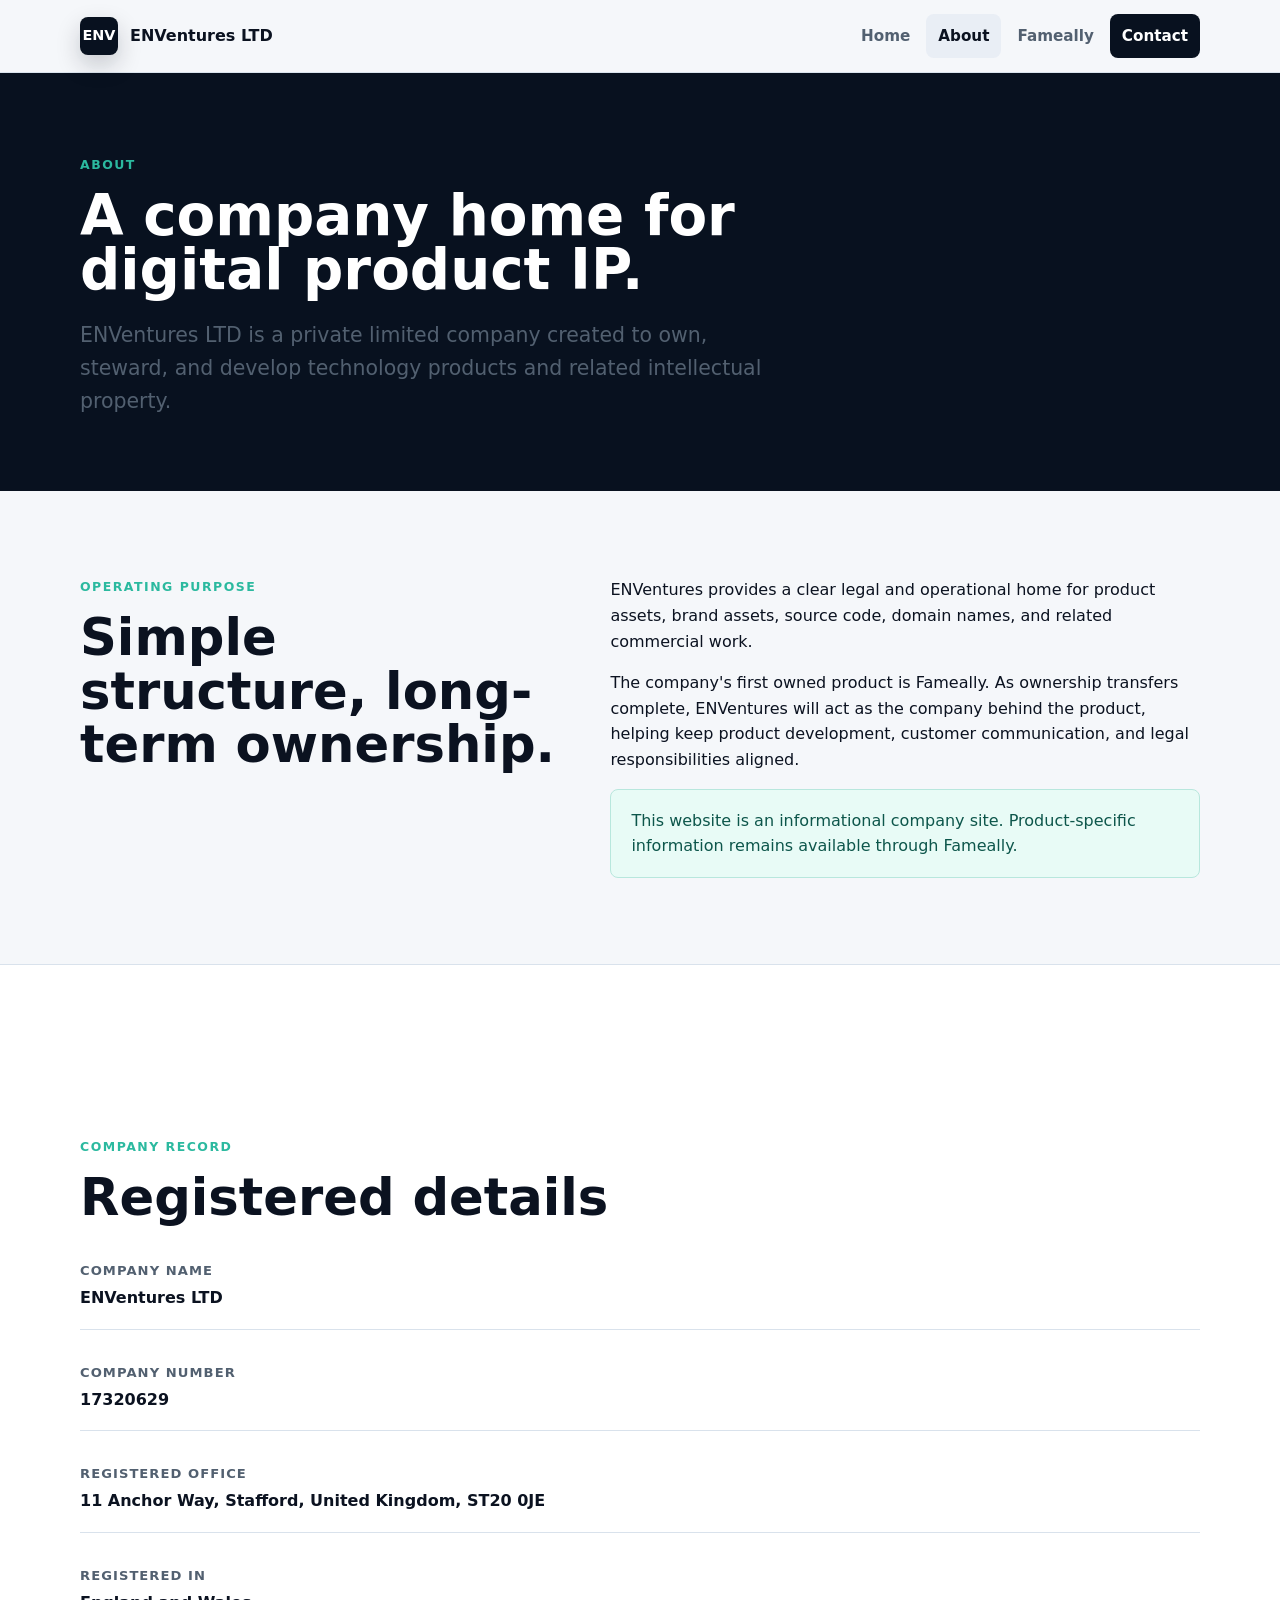
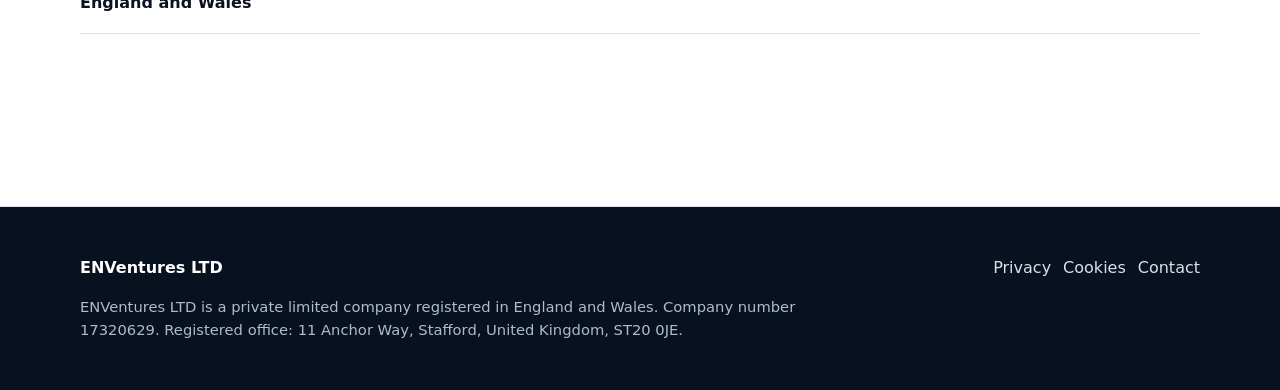
==== about.html @ 4ea13217 "Initial ENVentures website" ====
<!doctype html>
<html lang="en-GB">
  <head>
    <meta charset="utf-8">
    <meta name="viewport" content="width=device-width, initial-scale=1">
    <title>About ENVentures LTD</title>
    <meta name="description" content="About ENVentures LTD, a UK limited company owning and developing technology products and intellectual property.">
    <link rel="icon" href="/favicon.svg" type="image/svg+xml">
    <link rel="stylesheet" href="/assets/styles.css">
  </head>
  <body>
    <header class="site-header">
      <nav class="nav" aria-label="Primary navigation">
        <a class="brand" href="/">
          <span class="brand-mark">ENV</span>
          <span>ENVentures LTD</span>
        </a>
        <div class="nav-links">
          <a href="/">Home</a>
          <a href="/about.html" aria-current="page">About</a>
          <a href="/fameally.html">Fameally</a>
          <a href="/contact.html" class="nav-cta">Contact</a>
        </div>
      </nav>
    </header>

    <main>
      <section class="page-hero">
        <div class="section">
          <p class="eyebrow">About</p>
          <h1>A company home for digital product IP.</h1>
          <p class="lead">ENVentures LTD is a private limited company created to own, steward, and develop technology products and related intellectual property.</p>
        </div>
      </section>

      <section class="section split">
        <div>
          <p class="eyebrow">Operating purpose</p>
          <h2>Simple structure, long-term ownership.</h2>
        </div>
        <div class="prose">
          <p>ENVentures provides a clear legal and operational home for product assets, brand assets, source code, domain names, and related commercial work.</p>
          <p>The company's first owned product is Fameally. As ownership transfers complete, ENVentures will act as the company behind the product, helping keep product development, customer communication, and legal responsibilities aligned.</p>
          <div class="notice">
            This website is an informational company site. Product-specific information remains available through Fameally.
          </div>
        </div>
      </section>

      <div class="section alt">
        <section class="section">
          <p class="eyebrow">Company record</p>
          <h2>Registered details</h2>
          <dl class="detail-list">
            <div>
              <dt>Company name</dt>
              <dd>ENVentures LTD</dd>
            </div>
            <div>
              <dt>Company number</dt>
              <dd>17320629</dd>
            </div>
            <div>
              <dt>Registered office</dt>
              <dd>11 Anchor Way, Stafford, United Kingdom, ST20 0JE</dd>
            </div>
            <div>
              <dt>Registered in</dt>
              <dd>England and Wales</dd>
            </div>
          </dl>
        </section>
      </div>
    </main>

    <footer class="site-footer">
      <div class="footer-inner">
        <div>
          <div class="footer-brand">ENVentures LTD</div>
          <p class="footer-legal">ENVentures LTD is a private limited company registered in England and Wales. Company number 17320629. Registered office: 11 Anchor Way, Stafford, United Kingdom, ST20 0JE.</p>
        </div>
        <div class="footer-links">
          <a href="/privacy.html">Privacy</a>
          <a href="/cookies.html">Cookies</a>
          <a href="/contact.html">Contact</a>
        </div>
      </div>
    </footer>
  </body>
</html>
---- assets/styles.css ----
:root {
  --bg: #f5f7fa;
  --ink: #0b1220;
  --muted: #526070;
  --panel: #ffffff;
  --line: #d9e2ec;
  --navy: #08111f;
  --navy-2: #101c2e;
  --teal: #2bb99f;
  --teal-dark: #168b78;
  --silver: #edf2f7;
  --radius: 8px;
  --shadow: 0 20px 50px rgba(8, 17, 31, 0.12);
  font-family: Inter, ui-sans-serif, system-ui, -apple-system, BlinkMacSystemFont, "Segoe UI", sans-serif;
}

* {
  box-sizing: border-box;
}

html {
  scroll-behavior: smooth;
}

body {
  margin: 0;
  background: var(--bg);
  color: var(--ink);
  line-height: 1.6;
}

a {
  color: inherit;
}

img,
svg {
  display: block;
  max-width: 100%;
}

.site-header {
  position: sticky;
  top: 0;
  z-index: 10;
  background: rgba(245, 247, 250, 0.94);
  border-bottom: 1px solid rgba(217, 226, 236, 0.9);
  backdrop-filter: blur(14px);
}

.nav {
  width: min(1120px, calc(100% - 32px));
  margin: 0 auto;
  min-height: 72px;
  display: flex;
  align-items: center;
  justify-content: space-between;
  gap: 24px;
}

.brand {
  display: inline-flex;
  align-items: center;
  gap: 12px;
  color: var(--ink);
  text-decoration: none;
  font-weight: 800;
}

.brand-mark {
  width: 38px;
  height: 38px;
  border-radius: 8px;
  display: grid;
  place-items: center;
  background: var(--navy);
  color: #fff;
  font-size: 0.9rem;
  letter-spacing: 0;
  box-shadow: 0 10px 24px rgba(8, 17, 31, 0.2);
}

.nav-links {
  display: flex;
  align-items: center;
  gap: 4px;
}

.nav-links a {
  padding: 10px 12px;
  border-radius: 8px;
  color: var(--muted);
  font-size: 0.95rem;
  font-weight: 650;
  text-decoration: none;
}

.nav-links a:hover,
.nav-links a[aria-current="page"] {
  background: #e9eef5;
  color: var(--ink);
}

.nav-cta {
  background: var(--navy) !important;
  color: #fff !important;
}

.hero {
  background:
    linear-gradient(130deg, rgba(8, 17, 31, 0.92), rgba(13, 31, 52, 0.84)),
    radial-gradient(circle at 80% 20%, rgba(43, 185, 159, 0.42), transparent 30%),
    var(--navy);
  color: #fff;
}

.hero-inner,
.section,
.footer-inner {
  width: min(1120px, calc(100% - 32px));
  margin: 0 auto;
}

.hero-inner {
  min-height: 620px;
  display: grid;
  grid-template-columns: minmax(0, 1.1fr) minmax(280px, 0.9fr);
  align-items: center;
  gap: 52px;
  padding: 72px 0;
}

.eyebrow {
  margin: 0 0 14px;
  color: var(--teal);
  font-size: 0.78rem;
  font-weight: 800;
  letter-spacing: 0.12em;
  text-transform: uppercase;
}

h1,
h2,
h3,
p {
  margin-top: 0;
}

h1 {
  max-width: 780px;
  margin-bottom: 22px;
  font-size: clamp(2.55rem, 5vw, 5.25rem);
  line-height: 0.96;
  letter-spacing: 0;
}

h2 {
  margin-bottom: 18px;
  font-size: clamp(2rem, 4vw, 3.4rem);
  line-height: 1.04;
  letter-spacing: 0;
}

h3 {
  margin-bottom: 8px;
  font-size: 1.05rem;
}

.lead {
  max-width: 700px;
  color: #d7e2ee;
  font-size: clamp(1.06rem, 2vw, 1.28rem);
}

.section .lead {
  color: var(--muted);
}

.actions {
  display: flex;
  flex-wrap: wrap;
  gap: 12px;
  margin-top: 34px;
}

.button {
  display: inline-flex;
  align-items: center;
  justify-content: center;
  min-height: 46px;
  padding: 12px 18px;
  border: 1px solid transparent;
  border-radius: 8px;
  background: var(--teal);
  color: #04110f;
  font-weight: 800;
  text-decoration: none;
}

.button:hover {
  background: #46c9b2;
}

.button.secondary {
  border-color: rgba(255, 255, 255, 0.26);
  background: rgba(255, 255, 255, 0.08);
  color: #fff;
}

.button.secondary:hover {
  background: rgba(255, 255, 255, 0.14);
}

.button.outline {
  border-color: var(--navy);
  background: transparent;
  color: var(--navy);
}

.button.outline:hover {
  background: var(--navy);
  color: #fff;
}

.hero-panel {
  border: 1px solid rgba(255, 255, 255, 0.16);
  border-radius: var(--radius);
  background: rgba(255, 255, 255, 0.08);
  box-shadow: var(--shadow);
  overflow: hidden;
}

.hero-panel-top {
  padding: 28px;
  border-bottom: 1px solid rgba(255, 255, 255, 0.14);
}

.hero-panel-top strong {
  display: block;
  margin-bottom: 8px;
  font-size: 1.12rem;
}

.hero-panel-top p,
.stat p {
  margin-bottom: 0;
  color: #c5d2df;
}

.stat-grid {
  display: grid;
  grid-template-columns: repeat(2, minmax(0, 1fr));
}

.stat {
  min-height: 132px;
  padding: 24px;
  border-right: 1px solid rgba(255, 255, 255, 0.14);
  border-bottom: 1px solid rgba(255, 255, 255, 0.14);
}

.stat:nth-child(2n) {
  border-right: 0;
}

.stat:nth-last-child(-n + 2) {
  border-bottom: 0;
}

.stat span {
  display: block;
  margin-bottom: 4px;
  color: #fff;
  font-size: 1.65rem;
  font-weight: 850;
}

.section {
  padding: 86px 0;
}

.section.compact {
  padding: 56px 0;
}

.section.alt {
  width: 100%;
  max-width: none;
  background: var(--panel);
  border-top: 1px solid var(--line);
  border-bottom: 1px solid var(--line);
}

.section.alt > .section {
  padding-top: 86px;
  padding-bottom: 86px;
}

.grid-3,
.grid-2 {
  display: grid;
  gap: 22px;
  margin-top: 34px;
}

.grid-3 {
  grid-template-columns: repeat(3, minmax(0, 1fr));
}

.grid-2 {
  grid-template-columns: repeat(2, minmax(0, 1fr));
}

.card {
  min-height: 100%;
  padding: 26px;
  border: 1px solid var(--line);
  border-radius: var(--radius);
  background: var(--panel);
}

.card.dark {
  border-color: rgba(255, 255, 255, 0.13);
  background: var(--navy-2);
  color: #fff;
}

.card p {
  margin-bottom: 0;
  color: var(--muted);
}

.card.dark p {
  color: #cad5e1;
}

.split {
  display: grid;
  grid-template-columns: minmax(0, 0.9fr) minmax(320px, 1.1fr);
  gap: 48px;
  align-items: start;
}

.detail-list {
  display: grid;
  gap: 14px;
  margin: 0;
}

.detail-list div {
  padding: 18px 0;
  border-bottom: 1px solid var(--line);
}

.detail-list dt {
  margin-bottom: 4px;
  color: var(--muted);
  font-size: 0.82rem;
  font-weight: 800;
  letter-spacing: 0.08em;
  text-transform: uppercase;
}

.detail-list dd {
  margin: 0;
  font-weight: 700;
}

.page-hero {
  background: var(--navy);
  color: #fff;
}

.page-hero .section {
  padding: 82px 0 74px;
}

.page-hero h1 {
  font-size: clamp(2.4rem, 4.4vw, 4.8rem);
}

.page-hero .lead {
  margin-bottom: 0;
}

.prose {
  max-width: 820px;
}

.prose h2 {
  margin-top: 44px;
  font-size: clamp(1.6rem, 2.8vw, 2.4rem);
}

.prose ul {
  padding-left: 22px;
}

.prose li {
  margin-bottom: 10px;
}

.notice {
  padding: 18px 20px;
  border: 1px solid #b8e7dd;
  border-radius: var(--radius);
  background: #e8fbf6;
  color: #0d564b;
}

.contact-form {
  display: grid;
  gap: 16px;
  padding: 26px;
  border: 1px solid var(--line);
  border-radius: var(--radius);
  background: var(--panel);
}

.field {
  display: grid;
  gap: 7px;
}

label {
  font-weight: 750;
}

input,
textarea {
  width: 100%;
  padding: 13px 14px;
  border: 1px solid #c8d3df;
  border-radius: 8px;
  background: #fff;
  color: var(--ink);
  font: inherit;
}

textarea {
  min-height: 170px;
  resize: vertical;
}

input:focus,
textarea:focus {
  border-color: var(--teal-dark);
  outline: 3px solid rgba(43, 185, 159, 0.18);
}

.form-note {
  margin: 0;
  color: var(--muted);
  font-size: 0.94rem;
}

.site-footer {
  background: var(--navy);
  color: #d8e1ea;
}

.footer-inner {
  display: grid;
  grid-template-columns: minmax(0, 1fr) auto;
  gap: 34px;
  padding: 48px 0;
}

.footer-brand {
  margin-bottom: 14px;
  color: #fff;
  font-weight: 850;
}

.footer-legal {
  max-width: 760px;
  margin: 0;
  color: #aebdcb;
  font-size: 0.92rem;
}

.footer-links {
  display: flex;
  flex-wrap: wrap;
  align-content: start;
  justify-content: end;
  gap: 12px;
}

.footer-links a {
  color: #d8e1ea;
  text-decoration: none;
}

.footer-links a:hover {
  color: #fff;
  text-decoration: underline;
}

@media (max-width: 860px) {
  .nav {
    min-height: auto;
    padding: 16px 0;
    align-items: flex-start;
    flex-direction: column;
  }

  .nav-links {
    width: 100%;
    overflow-x: auto;
    padding-bottom: 4px;
  }

  .hero-inner,
  .split,
  .grid-2,
  .grid-3,
  .footer-inner {
    grid-template-columns: 1fr;
  }

  .hero-inner {
    min-height: auto;
    padding: 56px 0;
  }

  .section,
  .section.alt > .section {
    padding-top: 62px;
    padding-bottom: 62px;
  }

  .footer-links {
    justify-content: start;
  }
}

@media (max-width: 520px) {
  .hero-inner,
  .section,
  .footer-inner,
  .nav {
    width: min(100% - 24px, 1120px);
  }

  .stat-grid {
    grid-template-columns: 1fr;
  }

  .stat,
  .stat:nth-child(2n),
  .stat:nth-last-child(-n + 2) {
    border-right: 0;
    border-bottom: 1px solid rgba(255, 255, 255, 0.14);
  }

  .stat:last-child {
    border-bottom: 0;
  }
}
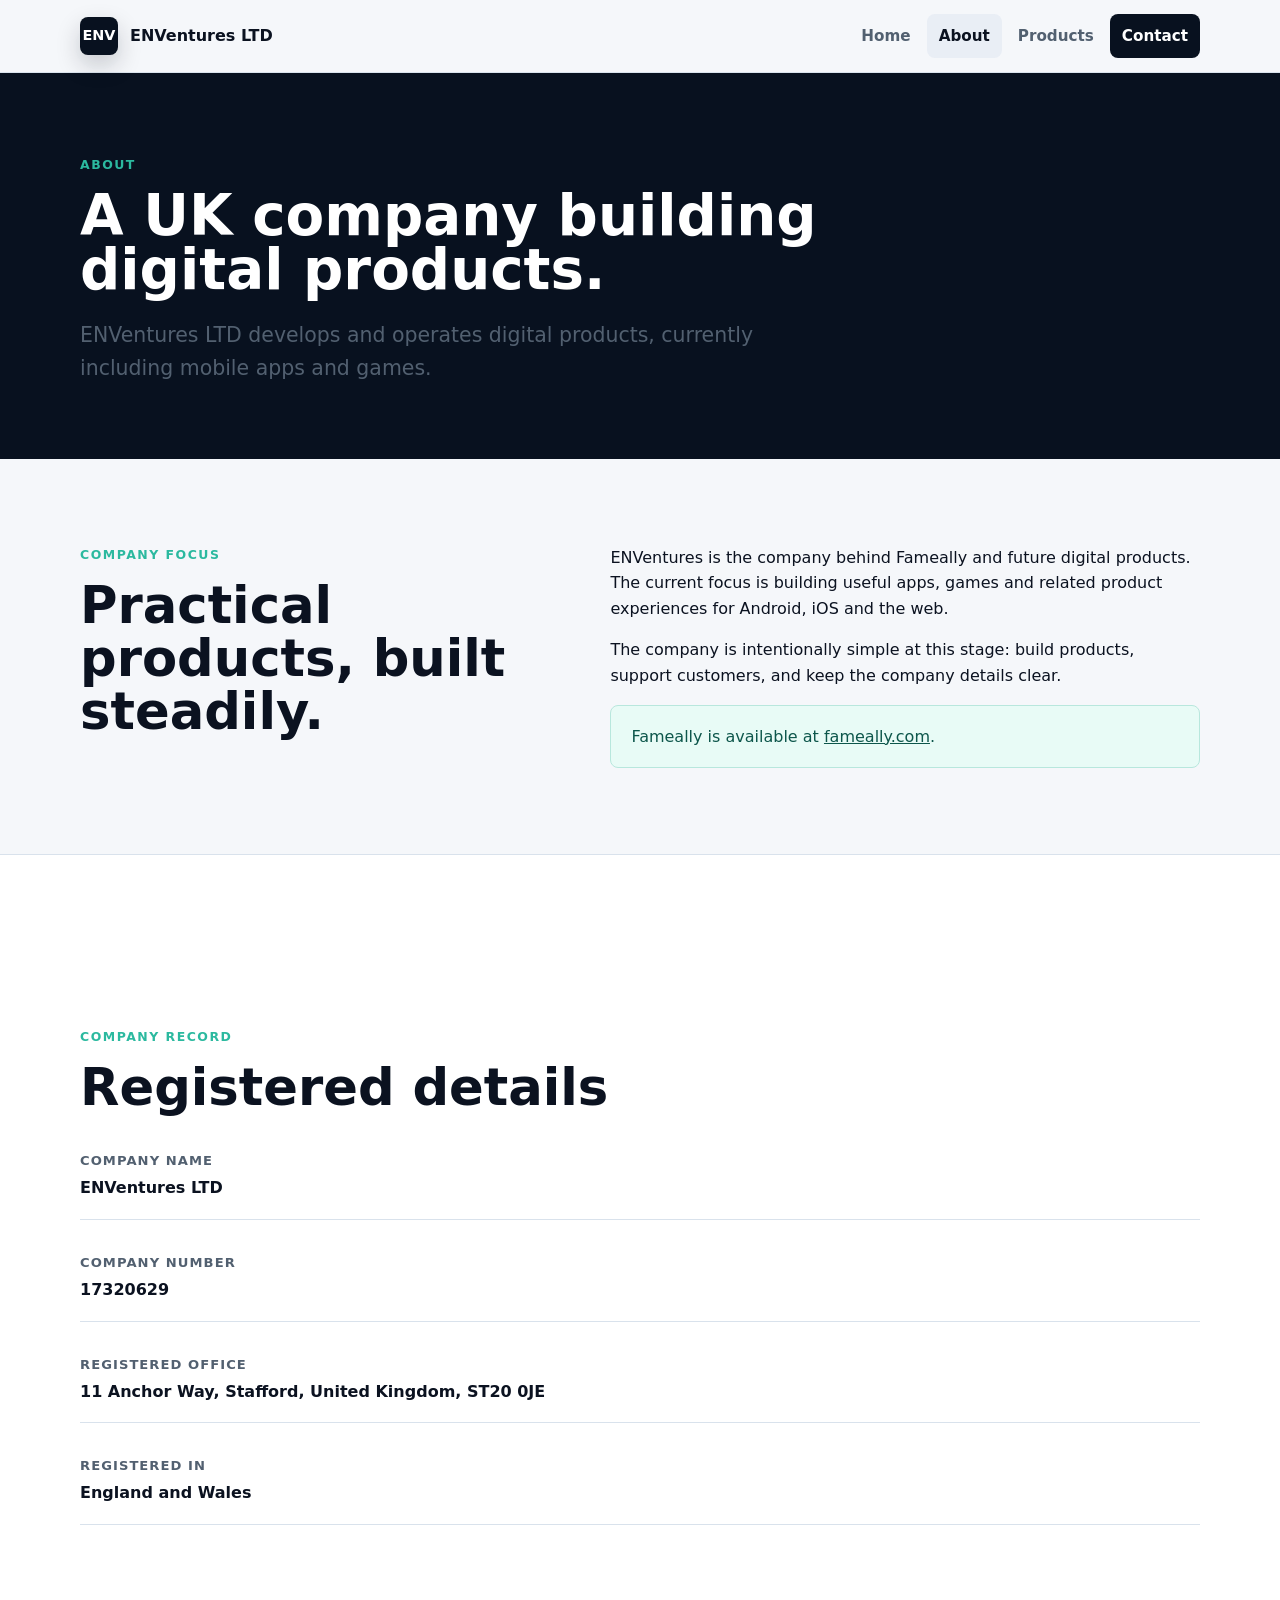
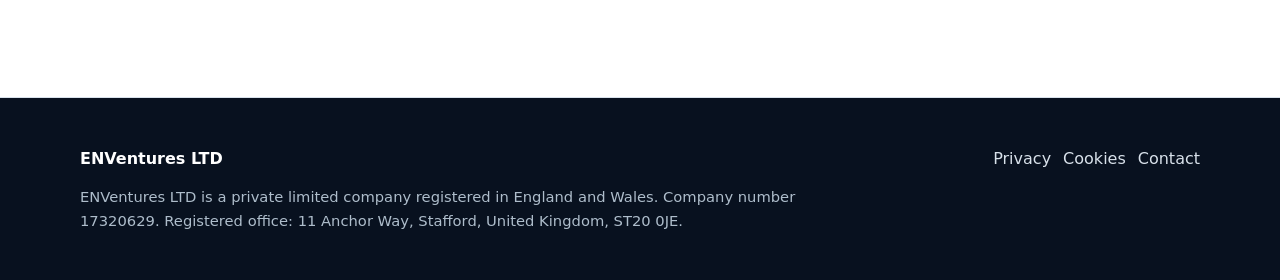
==== commit 2caa12f9: "Refine company copy and products page" ====
--- a/about.html
+++ b/about.html
@@ -4,7 +4,7 @@
     <meta charset="utf-8">
     <meta name="viewport" content="width=device-width, initial-scale=1">
     <title>About ENVentures LTD</title>
-    <meta name="description" content="About ENVentures LTD, a UK limited company owning and developing technology products and intellectual property.">
+    <meta name="description" content="About ENVentures LTD, a UK company developing digital products, apps and games.">
     <link rel="icon" href="/favicon.svg" type="image/svg+xml">
     <link rel="stylesheet" href="/assets/styles.css">
   </head>
@@ -18,7 +18,7 @@
         <div class="nav-links">
           <a href="/">Home</a>
           <a href="/about.html" aria-current="page">About</a>
-          <a href="/fameally.html">Fameally</a>
+          <a href="/products.html">Products</a>
           <a href="/contact.html" class="nav-cta">Contact</a>
         </div>
       </nav>
@@ -28,21 +28,21 @@
       <section class="page-hero">
         <div class="section">
           <p class="eyebrow">About</p>
-          <h1>A company home for digital product IP.</h1>
-          <p class="lead">ENVentures LTD is a private limited company created to own, steward, and develop technology products and related intellectual property.</p>
+          <h1>A UK company building digital products.</h1>
+          <p class="lead">ENVentures LTD develops and operates digital products, currently including mobile apps and games.</p>
         </div>
       </section>
 
       <section class="section split">
         <div>
-          <p class="eyebrow">Operating purpose</p>
-          <h2>Simple structure, long-term ownership.</h2>
+          <p class="eyebrow">Company focus</p>
+          <h2>Practical products, built steadily.</h2>
         </div>
         <div class="prose">
-          <p>ENVentures provides a clear legal and operational home for product assets, brand assets, source code, domain names, and related commercial work.</p>
-          <p>The company's first owned product is Fameally. As ownership transfers complete, ENVentures will act as the company behind the product, helping keep product development, customer communication, and legal responsibilities aligned.</p>
+          <p>ENVentures is the company behind Fameally and future digital products. The current focus is building useful apps, games and related product experiences for Android, iOS and the web.</p>
+          <p>The company is intentionally simple at this stage: build products, support customers, and keep the company details clear.</p>
           <div class="notice">
-            This website is an informational company site. Product-specific information remains available through Fameally.
+            Fameally is available at <a href="https://www.fameally.com" rel="noopener">fameally.com</a>.
           </div>
         </div>
       </section>
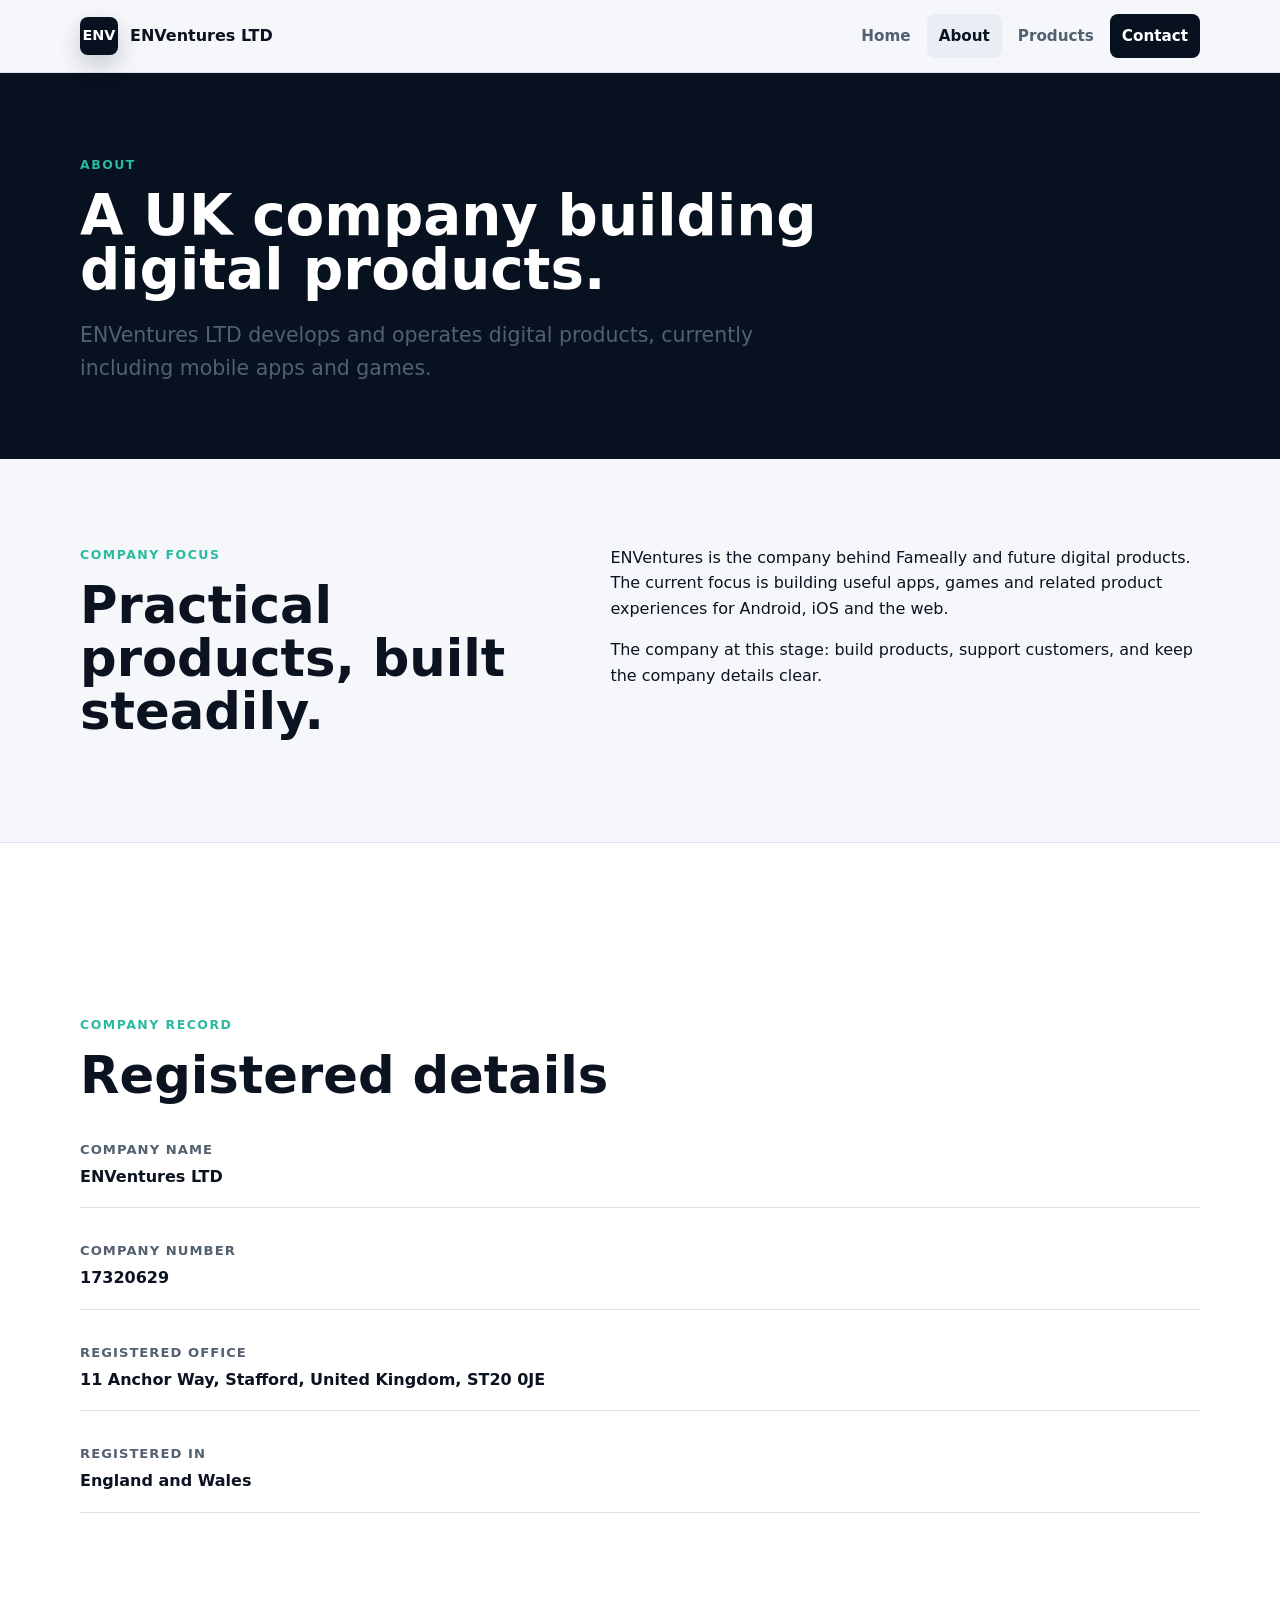
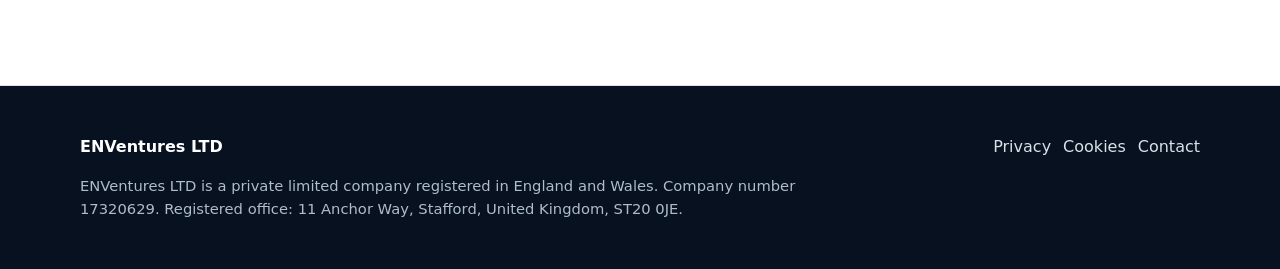
==== commit 9e92a3e1: "Refine about page copy" ====
--- a/about.html
+++ b/about.html
@@ -40,10 +40,7 @@
         </div>
         <div class="prose">
           <p>ENVentures is the company behind Fameally and future digital products. The current focus is building useful apps, games and related product experiences for Android, iOS and the web.</p>
-          <p>The company is intentionally simple at this stage: build products, support customers, and keep the company details clear.</p>
-          <div class="notice">
-            Fameally is available at <a href="https://www.fameally.com" rel="noopener">fameally.com</a>.
-          </div>
+          <p>The company at this stage: build products, support customers, and keep the company details clear.</p>
         </div>
       </section>
 
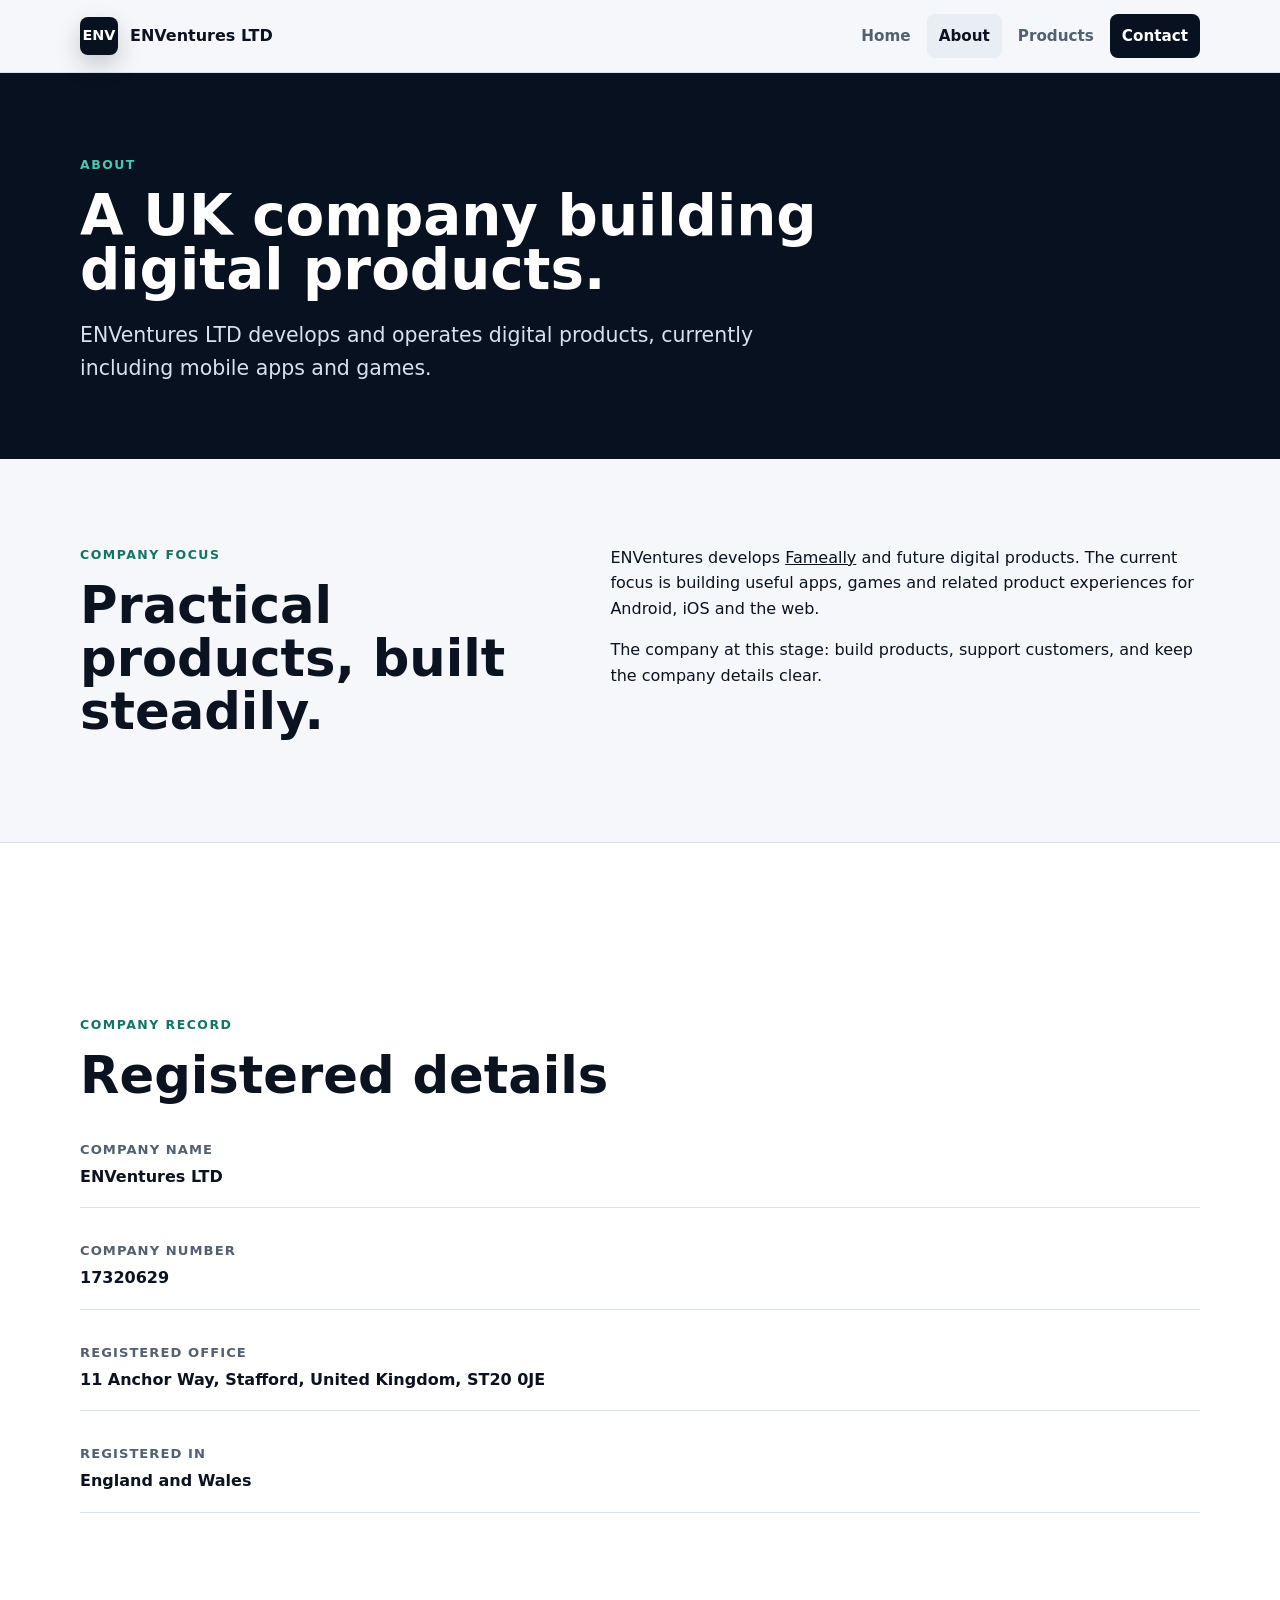
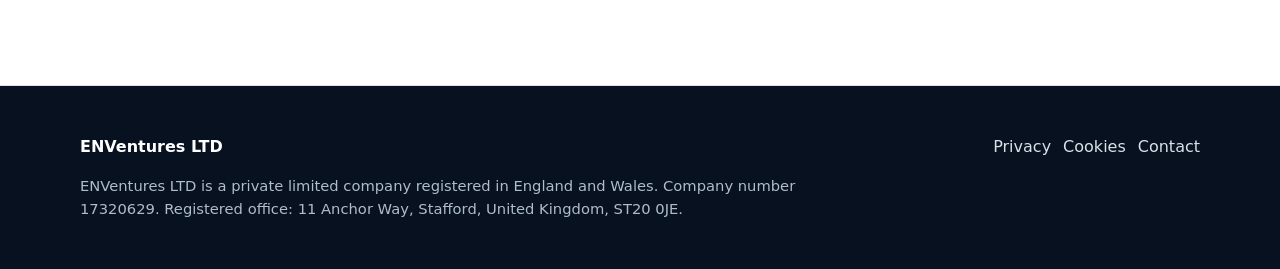
==== commit 259409ac: "Add Fameally product page and company SEO metadata" ====
--- a/about.html
+++ b/about.html
@@ -6,9 +6,40 @@
     <title>About ENVentures LTD</title>
     <meta name="description" content="About ENVentures LTD, a UK company developing digital products, apps and games.">
     <link rel="icon" href="/favicon.svg" type="image/svg+xml">
-    <link rel="stylesheet" href="/assets/styles.css">
+    <link rel="stylesheet" href="/assets/styles.css?v=20260928">
+    <link rel="canonical" href="https://enventures.co.uk/about.html">
+    <meta property="og:type" content="website">
+    <meta property="og:url" content="https://enventures.co.uk/about.html">
+    <meta property="og:title" content="About ENVentures LTD">
+    <meta property="og:description" content="About ENVentures LTD, a UK company developing digital products, apps and games.">
+    <meta property="og:site_name" content="ENVentures LTD">
+    <meta property="og:locale" content="en_GB">
+    <meta property="og:image" content="https://enventures.co.uk/assets/enventures-social.png">
+    <meta property="og:image:width" content="1200">
+    <meta property="og:image:height" content="630">
+    <meta property="og:image:alt" content="ENVentures LTD — building useful digital products, on a navy background with teal accents.">
+    <meta name="twitter:card" content="summary_large_image">
+    <meta name="twitter:title" content="About ENVentures LTD">
+    <meta name="twitter:description" content="About ENVentures LTD, a UK company developing digital products, apps and games.">
+    <meta name="twitter:image" content="https://enventures.co.uk/assets/enventures-social.png">
+    <script type="application/ld+json">
+{
+  "@context": "https://schema.org",
+  "@graph": [
+    {
+      "@type": "Organization",
+      "@id": "https://enventures.co.uk/#organization",
+      "name": "ENVentures LTD",
+      "legalName": "ENVentures LTD",
+      "url": "https://enventures.co.uk/",
+      "email": "contact@enventures.co.uk"
+    }
+  ]
+}
+    </script>
   </head>
   <body>
+    <a class="skip-link" href="#main">Skip to content</a>
     <header class="site-header">
       <nav class="nav" aria-label="Primary navigation">
         <a class="brand" href="/">
@@ -24,7 +55,7 @@
       </nav>
     </header>
 
-    <main>
+    <main id="main">
       <section class="page-hero">
         <div class="section">
           <p class="eyebrow">About</p>
@@ -39,7 +70,7 @@
           <h2>Practical products, built steadily.</h2>
         </div>
         <div class="prose">
-          <p>ENVentures is the company behind Fameally and future digital products. The current focus is building useful apps, games and related product experiences for Android, iOS and the web.</p>
+          <p>ENVentures develops <a href="/products/fameally.html">Fameally</a> and future digital products. The current focus is building useful apps, games and related product experiences for Android, iOS and the web.</p>
           <p>The company at this stage: build products, support customers, and keep the company details clear.</p>
         </div>
       </section>
--- a/assets/styles.css
+++ b/assets/styles.css
@@ -122,11 +122,9 @@
 }
 
 .hero-inner {
-  min-height: 620px;
-  display: grid;
-  grid-template-columns: minmax(0, 1.1fr) minmax(280px, 0.9fr);
+  min-height: 560px;
+  display: flex;
   align-items: center;
-  gap: 52px;
   padding: 72px 0;
 }
 
@@ -222,65 +220,8 @@
   color: #fff;
 }
 
-.hero-panel {
-  border: 1px solid rgba(255, 255, 255, 0.16);
-  border-radius: var(--radius);
-  background: rgba(255, 255, 255, 0.08);
-  box-shadow: var(--shadow);
-  overflow: hidden;
-}
-
-.hero-panel-top {
-  padding: 28px;
-  border-bottom: 1px solid rgba(255, 255, 255, 0.14);
-}
-
-.hero-panel-top strong {
-  display: block;
-  margin-bottom: 8px;
-  font-size: 1.12rem;
-}
-
-.hero-panel-top p,
-.stat p {
-  margin-bottom: 0;
-  color: #c5d2df;
-}
-
-.stat-grid {
-  display: grid;
-  grid-template-columns: repeat(2, minmax(0, 1fr));
-}
-
-.stat {
-  min-height: 132px;
-  padding: 24px;
-  border-right: 1px solid rgba(255, 255, 255, 0.14);
-  border-bottom: 1px solid rgba(255, 255, 255, 0.14);
-}
-
-.stat:nth-child(2n) {
-  border-right: 0;
-}
-
-.stat:nth-last-child(-n + 2) {
-  border-bottom: 0;
-}
-
-.stat span {
-  display: block;
-  margin-bottom: 4px;
-  color: #fff;
-  font-size: 1.65rem;
-  font-weight: 850;
-}
-
 .section {
   padding: 86px 0;
-}
-
-.section.compact {
-  padding: 56px 0;
 }
 
 .section.alt {
@@ -398,14 +339,6 @@
 
 .prose li {
   margin-bottom: 10px;
-}
-
-.notice {
-  padding: 18px 20px;
-  border: 1px solid #b8e7dd;
-  border-radius: var(--radius);
-  background: #e8fbf6;
-  color: #0d564b;
 }
 
 .contact-form {
@@ -511,7 +444,6 @@
     padding-bottom: 4px;
   }
 
-  .hero-inner,
   .split,
   .grid-2,
   .grid-3,
@@ -542,19 +474,16 @@
   .nav {
     width: min(100% - 24px, 1120px);
   }
-
-  .stat-grid {
-    grid-template-columns: 1fr;
-  }
-
-  .stat,
-  .stat:nth-child(2n),
-  .stat:nth-last-child(-n + 2) {
-    border-right: 0;
-    border-bottom: 1px solid rgba(255, 255, 255, 0.14);
-  }
-
-  .stat:last-child {
-    border-bottom: 0;
-  }
-}
+}
+
+/* Accessible shared navigation and product breadcrumbs. */
+:focus-visible { outline: 3px solid currentColor; outline-offset: 4px; }
+.skip-link { position: absolute; left: 12px; top: -100px; z-index: 20; padding: 12px 18px; background: var(--navy); color: #fff; }
+.skip-link:focus { top: 12px; }
+.breadcrumbs { display: flex; flex-wrap: wrap; gap: 12px; margin-bottom: 30px; font-size: .9rem; color: #d7e2ee; }
+.page-hero .eyebrow { color: #46c9b2; }
+.section > .eyebrow, .section > div > .eyebrow { color: #117564; }
+.page-hero .section > .eyebrow { color: #46c9b2; }
+.page-hero .lead { color: #d7e2ee; }
+@media (prefers-reduced-motion: reduce) { html { scroll-behavior: auto; } }
+@media (max-width: 860px) { .nav-links { flex-wrap: wrap; overflow-x: visible; } }
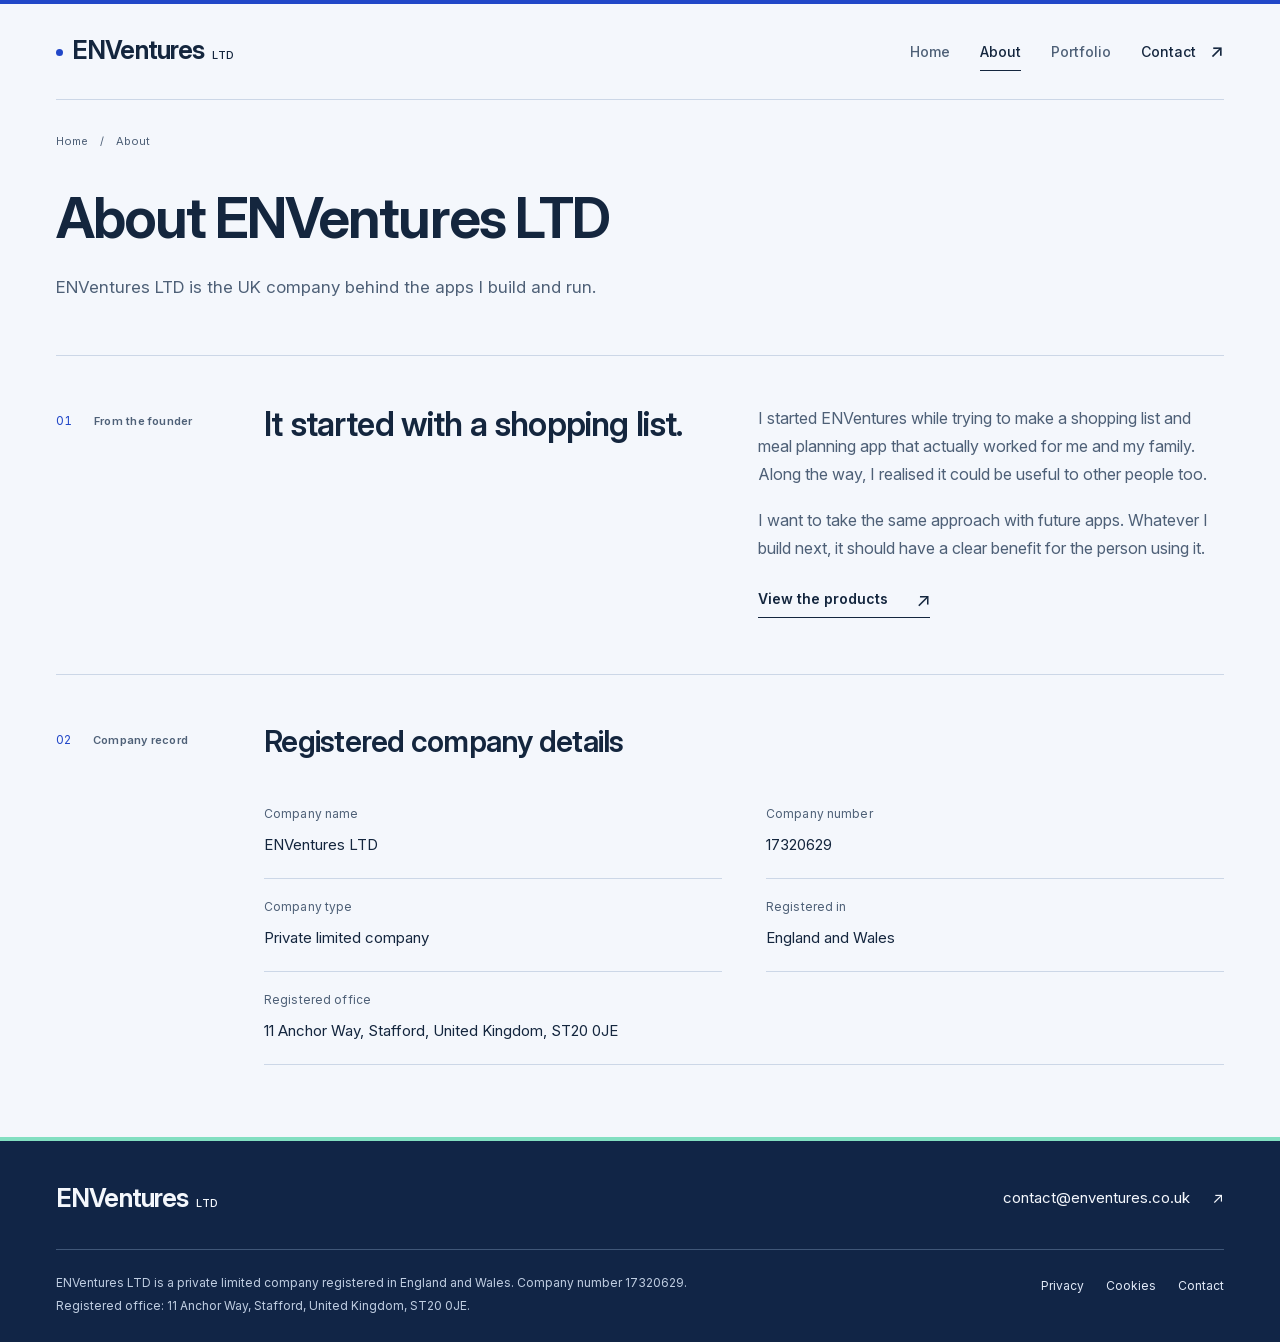
==== commit 320cc4ff: "Refresh ENVentures company website and founder story" ====
--- a/about.html
+++ b/about.html
@@ -4,24 +4,25 @@
     <meta charset="utf-8">
     <meta name="viewport" content="width=device-width, initial-scale=1">
     <title>About ENVentures LTD</title>
-    <meta name="description" content="About ENVentures LTD, a UK company developing digital products, apps and games.">
+    <meta name="description" content="ENVentures began with a shopping list and meal planning app for the founder's family. Read how that experience shapes the company's plans for future apps.">
     <link rel="icon" href="/favicon.svg" type="image/svg+xml">
-    <link rel="stylesheet" href="/assets/styles.css?v=20260928">
+    <link rel="preload" href="/assets/fonts/InterVariable.woff2" as="font" type="font/woff2" crossorigin>
+    <link rel="stylesheet" href="/assets/styles.css?v=20261025-copy-depth">
     <link rel="canonical" href="https://enventures.co.uk/about.html">
     <meta property="og:type" content="website">
     <meta property="og:url" content="https://enventures.co.uk/about.html">
     <meta property="og:title" content="About ENVentures LTD">
-    <meta property="og:description" content="About ENVentures LTD, a UK company developing digital products, apps and games.">
+    <meta property="og:description" content="ENVentures began with a shopping list and meal planning app for the founder's family. Read how that experience shapes the company's plans for future apps.">
     <meta property="og:site_name" content="ENVentures LTD">
     <meta property="og:locale" content="en_GB">
-    <meta property="og:image" content="https://enventures.co.uk/assets/enventures-social.png">
+    <meta property="og:image" content="https://enventures.co.uk/assets/enventures-social.png?v=20261025-founder">
     <meta property="og:image:width" content="1200">
     <meta property="og:image:height" content="630">
-    <meta property="og:image:alt" content="ENVentures LTD — building useful digital products, on a navy background with teal accents.">
+    <meta property="og:image:alt" content="ENVentures LTD: apps that start with a real need, in white and mint on a blue background.">
     <meta name="twitter:card" content="summary_large_image">
     <meta name="twitter:title" content="About ENVentures LTD">
-    <meta name="twitter:description" content="About ENVentures LTD, a UK company developing digital products, apps and games.">
-    <meta name="twitter:image" content="https://enventures.co.uk/assets/enventures-social.png">
+    <meta name="twitter:description" content="ENVentures began with a shopping list and meal planning app for the founder's family. Read how that experience shapes the company's plans for future apps.">
+    <meta name="twitter:image" content="https://enventures.co.uk/assets/enventures-social.png?v=20261025-founder">
     <script type="application/ld+json">
 {
   "@context": "https://schema.org",
@@ -32,85 +33,117 @@
       "name": "ENVentures LTD",
       "legalName": "ENVentures LTD",
       "url": "https://enventures.co.uk/",
-      "email": "contact@enventures.co.uk"
+      "email": "contact@enventures.co.uk",
+      "description": "ENVentures LTD is a UK software company building and running apps around everyday needs.",
+      "identifier": {
+        "@type": "PropertyValue",
+        "propertyID": "UK company number",
+        "value": "17320629"
+      },
+      "address": {
+        "@type": "PostalAddress",
+        "streetAddress": "11 Anchor Way",
+        "addressLocality": "Stafford",
+        "postalCode": "ST20 0JE",
+        "addressCountry": "GB"
+      }
+    },
+    {
+      "@type": "AboutPage",
+      "@id": "https://enventures.co.uk/about.html#webpage",
+      "url": "https://enventures.co.uk/about.html",
+      "name": "About ENVentures LTD",
+      "description": "ENVentures began with a shopping list and meal planning app for the founder's family. Read how that experience shapes the company's plans for future apps.",
+      "inLanguage": "en-GB",
+      "publisher": {
+        "@id": "https://enventures.co.uk/#organization"
+      },
+      "isPartOf": {
+        "@id": "https://enventures.co.uk/#website"
+      },
+      "mainEntity": {
+        "@id": "https://enventures.co.uk/#organization"
+      }
+    },
+    {
+      "@type": "BreadcrumbList",
+      "itemListElement": [
+        {
+          "@type": "ListItem",
+          "position": 1,
+          "name": "Home",
+          "item": "https://enventures.co.uk/"
+        },
+        {
+          "@type": "ListItem",
+          "position": 2,
+          "name": "About",
+          "item": "https://enventures.co.uk/about.html"
+        }
+      ]
     }
   ]
 }
     </script>
+    <script src="/assets/site.js?v=20261025-interactive" defer></script>
   </head>
   <body>
     <a class="skip-link" href="#main">Skip to content</a>
     <header class="site-header">
       <nav class="nav" aria-label="Primary navigation">
-        <a class="brand" href="/">
-          <span class="brand-mark">ENV</span>
-          <span>ENVentures LTD</span>
-        </a>
-        <div class="nav-links">
+        <a class="brand" href="/" aria-label="ENVentures LTD home"><span class="brand-name">ENVentures</span><span class="brand-suffix">LTD</span></a>
+        <button class="menu-toggle" type="button" aria-expanded="false" aria-controls="primary-links" data-menu-toggle hidden><span data-menu-label>Menu</span><span class="menu-symbol" aria-hidden="true">+</span></button>
+        <div class="nav-links" id="primary-links">
           <a href="/">Home</a>
           <a href="/about.html" aria-current="page">About</a>
-          <a href="/products.html">Products</a>
-          <a href="/contact.html" class="nav-cta">Contact</a>
+          <a href="/products.html">Portfolio</a>
+          <a href="/contact.html" class="nav-cta">Contact <span aria-hidden="true">↗</span></a>
         </div>
       </nav>
     </header>
 
-    <main id="main">
+    <main id="main" tabindex="-1">
       <section class="page-hero">
         <div class="section">
-          <p class="eyebrow">About</p>
-          <h1>A UK company building digital products.</h1>
-          <p class="lead">ENVentures LTD develops and operates digital products, currently including mobile apps and games.</p>
+          <nav class="breadcrumbs" aria-label="Breadcrumb"><a href="/">Home</a><span aria-hidden="true">/</span><span>About</span></nav>
+          <h1>About ENVentures LTD</h1>
+          <p class="lead">ENVentures LTD is the UK company behind the apps I build and run.</p>
         </div>
       </section>
 
-      <section class="section split">
-        <div>
-          <p class="eyebrow">Company focus</p>
-          <h2>Practical products, built steadily.</h2>
-        </div>
-        <div class="prose">
-          <p>ENVentures develops <a href="/products/fameally.html">Fameally</a> and future digital products. The current focus is building useful apps, games and related product experiences for Android, iOS and the web.</p>
-          <p>The company at this stage: build products, support customers, and keep the company details clear.</p>
+      <section class="section company-statement" aria-labelledby="our-purpose">
+        <div class="section-label"><span class="section-number" aria-hidden="true">01</span><p class="eyebrow">From the founder</p></div>
+        <div class="statement-content">
+          <h2 id="our-purpose">It started with a shopping list.</h2>
+          <div class="statement-copy">
+            <p>I started ENVentures while trying to make a shopping list and meal planning app that actually worked for me and my family. Along the way, I realised it could be useful to other people too.</p>
+            <p>I want to take the same approach with future apps. Whatever I build next, it should have a clear benefit for the person using it.</p>
+            <a class="text-link" href="/products.html">View the products <span aria-hidden="true">↗</span></a>
+          </div>
         </div>
       </section>
 
-      <div class="section alt">
-        <section class="section">
-          <p class="eyebrow">Company record</p>
-          <h2>Registered details</h2>
+      <section class="section company-record" aria-labelledby="registered-details">
+        <div class="section-label"><span class="section-number" aria-hidden="true">02</span><p class="eyebrow">Company record</p></div>
+        <div class="record-content">
+          <h2 id="registered-details">Registered company details</h2>
           <dl class="detail-list">
-            <div>
-              <dt>Company name</dt>
-              <dd>ENVentures LTD</dd>
-            </div>
-            <div>
-              <dt>Company number</dt>
-              <dd>17320629</dd>
-            </div>
-            <div>
-              <dt>Registered office</dt>
-              <dd>11 Anchor Way, Stafford, United Kingdom, ST20 0JE</dd>
-            </div>
-            <div>
-              <dt>Registered in</dt>
-              <dd>England and Wales</dd>
-            </div>
+            <div><dt>Company name</dt><dd>ENVentures LTD</dd></div>
+            <div><dt>Company number</dt><dd>17320629</dd></div>
+            <div><dt>Company type</dt><dd>Private limited company</dd></div>
+            <div><dt>Registered in</dt><dd>England and Wales</dd></div>
+            <div class="full-detail"><dt>Registered office</dt><dd>11 Anchor Way, Stafford, United Kingdom, ST20 0JE</dd></div>
           </dl>
-        </section>
-      </div>
+        </div>
+      </section>
     </main>
 
     <footer class="site-footer">
       <div class="footer-inner">
-        <div>
-          <div class="footer-brand">ENVentures LTD</div>
-          <p class="footer-legal">ENVentures LTD is a private limited company registered in England and Wales. Company number 17320629. Registered office: 11 Anchor Way, Stafford, United Kingdom, ST20 0JE.</p>
-        </div>
-        <div class="footer-links">
-          <a href="/privacy.html">Privacy</a>
-          <a href="/cookies.html">Cookies</a>
-          <a href="/contact.html">Contact</a>
+        <div class="footer-top"><a class="footer-brand" href="/">ENVentures<span class="brand-suffix">LTD</span></a><a class="footer-email" href="mailto:contact@enventures.co.uk">contact@enventures.co.uk <span aria-hidden="true">↗</span></a></div>
+        <div class="footer-bottom">
+          <p class="footer-legal">ENVentures LTD is a private limited company registered in England and Wales. Company number 17320629.<br>Registered office: 11 Anchor Way, Stafford, United Kingdom, ST20 0JE.</p>
+          <nav class="footer-links" aria-label="Legal and contact"><a href="/privacy.html">Privacy</a><a href="/cookies.html">Cookies</a><a href="/contact.html">Contact</a></nav>
         </div>
       </div>
     </footer>
--- a/assets/styles.css
+++ b/assets/styles.css
@@ -1,489 +1,286 @@
+@font-face {
+  font-family: "Inter";
+  src: url("/assets/fonts/InterVariable.woff2") format("woff2");
+  font-style: normal;
+  font-weight: 100 900;
+  font-display: swap;
+}
+/* ENVentures: one sans-serif type system, blue-and-mint colour and progressive interaction. */
 :root {
-  --bg: #f5f7fa;
-  --ink: #0b1220;
-  --muted: #526070;
-  --panel: #ffffff;
-  --line: #d9e2ec;
-  --navy: #08111f;
-  --navy-2: #101c2e;
-  --teal: #2bb99f;
-  --teal-dark: #168b78;
-  --silver: #edf2f7;
-  --radius: 8px;
-  --shadow: 0 20px 50px rgba(8, 17, 31, 0.12);
-  font-family: Inter, ui-sans-serif, system-ui, -apple-system, BlinkMacSystemFont, "Segoe UI", sans-serif;
-}
+  --font-ui: "Inter", system-ui, -apple-system, "Segoe UI", sans-serif;
+  --paper: #f4f7fc;
+  --white: #ffffff;
+  --ink: #14263e;
+  --muted: #4e6077;
+  --accent: #2147c8;
+  --line: #ccd7e7;
+  font-family: var(--font-ui);
+  color: var(--ink);
+  background: var(--paper);
+  font-synthesis: none;
+  font-optical-sizing: auto;
+}
+* { box-sizing: border-box; }
+html { scroll-behavior: smooth; }
+body { margin: 0; font-size: 16px; line-height: 1.7; }
+a { color: inherit; text-underline-offset: .22em; }
+a:hover { color: var(--accent); }
+img, svg { display: block; max-width: 100%; }
+button, input, textarea { font: inherit; }
+:focus-visible { outline: 2px solid var(--accent); outline-offset: 5px; }
+main { scroll-margin-top: 24px; }
+main:focus { outline: none; }
+.skip-link { position: absolute; top: -100px; left: 20px; z-index: 20; padding: 10px 18px; background: var(--ink); color: white; }
+.skip-link:focus { top: 12px; color: white; }
+.section, .nav, .footer-inner { width: min(1168px, calc(100% - 112px)); margin-inline: auto; }
+h1, h2, h3, p { margin-top: 0; }
+h1, h2 { font-family: var(--font-ui); font-weight: 600; }
+h1 { font-size: clamp(36px, 4.8vw, 64px); line-height: 1.12; letter-spacing: -.035em; font-weight: 650; margin-bottom: 0; }
+.heading-accent { color: var(--accent); }
+h2 { font-size: clamp(26px, 2.6vw, 34px); line-height: 1.25; letter-spacing: -.025em; margin-bottom: 20px; }
+h3 { font-size: 16px; font-weight: 600; line-height: 1.4; }
+p { margin-bottom: 18px; }
+.eyebrow { font-family: var(--font-ui); font-size: 12px; font-weight: 600; line-height: 1.5; letter-spacing: .02em; color: var(--muted); margin: 0 0 24px; }
+.site-header { position: relative; z-index: 10; }
+.nav { display: flex; align-items: center; justify-content: space-between; gap: 32px; min-height: 96px; border-bottom: 1px solid var(--line); }
+.brand { display: inline-flex; align-items: baseline; gap: 8px; text-decoration: none; white-space: nowrap; }
+.brand-name { font-size: 25px; font-weight: 650; line-height: 1; letter-spacing: -.035em; }
+.brand-suffix { font-size: 11px; font-weight: 500; letter-spacing: .05em; }
+.nav-links { display: flex; align-items: center; gap: 30px; }
+.nav-links a { position: relative; padding: 12px 0; text-decoration: none; font-size: 14px; font-weight: 500; color: var(--muted); }
+.nav-links a:hover, .nav-links a[aria-current] { color: var(--ink); }
+.nav-links a[aria-current]::after { content: ""; position: absolute; left: 0; right: 0; bottom: 4px; height: 1px; background: var(--ink); }
+.nav-links .nav-cta { display: inline-flex; align-items: center; gap: 14px; color: var(--ink); }
+.nav-cta span { font-size: 18px; line-height: 1; }
+.company-hero { padding-top: 64px; padding-bottom: 28px; }
+.company-hero > .eyebrow { margin-bottom: 28px; }
+.hero-composition { display: grid; grid-template-columns: minmax(0, 2fr) minmax(0, .85fr); gap: 54px; align-items: end; }
+.hero-intro { max-width: 300px; padding-bottom: 8px; }
+.hero-intro p { font-size: 17px; line-height: 1.75; margin-bottom: 28px; color: var(--muted); }
+.text-link { display: inline-flex; align-items: center; justify-content: space-between; gap: 28px; padding-bottom: 6px; border-bottom: 1px solid currentColor; text-decoration: none; font-size: 14px; font-weight: 600; line-height: 1.6; }
+.text-link span { font-size: 19px; font-weight: 400; line-height: 1; }
+.hero-caption { display: flex; justify-content: space-between; gap: 20px; padding-top: 16px; margin-top: 40px; border-top: 1px solid var(--line); color: var(--muted); font-size: 11px; letter-spacing: .01em; flex-wrap: wrap; }
+.company-statement, .portfolio-directory, .company-record, .contact-directory { display: grid; grid-template-columns: 160px minmax(0, 1fr); gap: 48px; }
+.section-label { display: flex; align-items: baseline; gap: 22px; padding-top: 8px; }
+.section-label .eyebrow { margin: 0; font-size: 11px; white-space: nowrap; }
+.section-number { font-family: var(--font-ui); font-size: 12px; font-variant-numeric: tabular-nums; line-height: 1.5; color: var(--accent); }
+.company-statement { padding-block: 48px 56px; border-bottom: 1px solid var(--line); }
+.statement-content { display: grid; grid-template-columns: minmax(0, .95fr) minmax(0, 1fr); gap: 52px; }
+.statement-content h2 { margin-bottom: 0; }
+.statement-copy p { font-size: 16px; line-height: 1.75; color: var(--muted); }
+.statement-copy p:last-child { margin-bottom: 0; }
+.statement-copy .text-link { margin-top: 8px; }
+.portfolio-directory { padding-block: 48px 64px; }
+.directory-content { display: flex; align-items: center; justify-content: space-between; gap: 40px; }
+.directory-content h2 { font-size: clamp(26px, 2.4vw, 32px); margin-bottom: 12px; }
+.directory-content p { color: var(--muted); font-size: 14px; line-height: 1.7; max-width: 440px; margin-bottom: 0; }
+.round-link { display: grid; place-items: center; flex: 0 0 58px; width: 58px; height: 58px; border: 1px solid var(--ink); border-radius: 50%; font-size: 30px; font-weight: 300; text-decoration: none; }
+.round-link:hover { color: var(--paper); background: var(--ink); }
+.page-hero .section { padding-top: 32px; padding-bottom: 52px; border-bottom: 1px solid var(--line); }
+.breadcrumbs { display: flex; flex-wrap: wrap; gap: 12px; color: var(--muted); font-size: 11px; margin-bottom: 36px; }
+.breadcrumbs a { text-decoration: none; }
+.breadcrumbs a:hover { text-decoration: underline; }
+.page-hero .eyebrow { margin-bottom: 20px; }
+.page-hero h1 { font-size: clamp(36px, 4.4vw, 56px); max-width: 1000px; }
+.lead { max-width: 650px; margin-top: 24px; margin-bottom: 0; font-size: 17px; line-height: 1.75; color: var(--muted); }
+.company-record { padding-block: 48px 72px; }
+.record-content h2 { font-size: 30px; margin-bottom: 26px; }
+.detail-list { display: grid; grid-template-columns: repeat(2, minmax(0, 1fr)); column-gap: 44px; margin: 0; }
+.detail-list div { padding: 18px 0 20px; border-bottom: 1px solid var(--line); }
+.detail-list dt { color: var(--muted); font-size: 12px; letter-spacing: .01em; margin-bottom: 8px; }
+.detail-list dd { font-size: 15px; margin: 0; }
+.detail-list .full-detail { grid-column: 1 / -1; }
+.portfolio-list { padding-bottom: 72px; }
+.portfolio-entry { display: grid; grid-template-columns: 40px minmax(0, .9fr) minmax(0, 1fr); gap: 32px; padding-block: 44px 48px; border-bottom: 1px solid var(--line); align-items: start; }
+.portfolio-entry > .section-number { padding-top: 5px; }
+.product-name .eyebrow { margin-bottom: 16px; }
+.product-name h2 { font-family: var(--font-ui); font-size: 32px; font-weight: 600; letter-spacing: -.025em; margin-bottom: 0; }
+.product-summary p { font-size: 17px; line-height: 1.75; max-width: 400px; margin-bottom: 26px; color: var(--muted); }
+.portfolio-note { color: var(--muted); font-size: 12px; line-height: 1.7; margin: 22px 0 0 72px; }
+.contact-directory { padding-block: 48px 88px; }
+.contact-email { display: inline-block; max-width: 100%; font-size: clamp(20px, 2.3vw, 30px); letter-spacing: -.02em; font-weight: 500; line-height: 1.5; text-decoration: none; padding-bottom: 12px; border-bottom: 1px solid var(--line); overflow-wrap: anywhere; }
+.contact-email span { margin-left: 18px; white-space: nowrap; }
+.contact-note { max-width: 500px; font-size: 13px; color: var(--muted); line-height: 1.8; margin-top: 18px; }
+.contact-help { border-left: 1px solid var(--line); padding-left: 22px; margin-top: 40px; max-width: 520px; }
+.contact-help h3 { font-size: 15px; margin-bottom: 8px; }
+.contact-help p { color: var(--muted); font-size: 14px; line-height: 1.8; margin: 0; }
+.prose { max-width: 760px; padding-block: 40px 64px; }
+.prose h2 { font-size: 24px; margin-top: 36px; margin-bottom: 18px; }
+.prose p, .prose li { font-size: 16px; line-height: 1.85; color: var(--muted); }
+.prose ul { padding-left: 22px; }
+.prose li { margin-bottom: 10px; }
+.site-footer { background: var(--ink); color: var(--paper); }
+.footer-inner { padding-block: 36px 24px; }
+.footer-top { display: flex; align-items: center; justify-content: space-between; gap: 28px; padding-bottom: 30px; border-bottom: 1px solid #476064; }
+.footer-brand { display: inline-flex; align-items: baseline; gap: 8px; font-size: 25px; font-weight: 650; letter-spacing: -.035em; text-decoration: none; }
+.footer-brand .brand-suffix { letter-spacing: .05em; }
+.footer-email { font-size: 15px; text-decoration: none; overflow-wrap: anywhere; }
+.footer-email span { margin-left: 18px; }
+.footer-bottom { display: grid; grid-template-columns: minmax(0, 1fr) auto; gap: 32px; align-items: start; padding-top: 22px; }
+.footer-legal { margin: 0; max-width: 760px; font-size: 12px; line-height: 1.9; color: #b9c6c5; }
+.footer-links { display: flex; gap: 22px; font-size: 12px; }
+.footer-links a { display: inline-block; padding-block: 4px; color: #dce5df; text-decoration: none; }
+.site-footer a:hover { color: white; text-decoration: underline; }
+.site-footer :focus-visible { outline-color: var(--paper); }
+@media (max-width: 1000px) {
+  .section, .nav, .footer-inner { width: calc(100% - 72px); }
+  .hero-composition { gap: 32px; grid-template-columns: minmax(0, 1.7fr) minmax(0, 1fr); }
+  .company-statement, .portfolio-directory, .company-record, .contact-directory { grid-template-columns: 130px minmax(0, 1fr); gap: 28px; }
+  .statement-content { gap: 28px; }
+  .nav-links { gap: 24px; }
+}
+@media (max-width: 760px) {
+  .section, .nav, .footer-inner { width: calc(100% - 48px); }
+  .hero-composition { grid-template-columns: minmax(0, 1fr); gap: 30px; }
+  .company-hero { padding-top: 44px; }
+  .company-hero h1 { font-size: clamp(36px, 6vw, 48px); }
+  .hero-intro { max-width: 470px; padding-bottom: 0; }
+  .hero-intro p { font-size: 16px; line-height: 1.75; margin-bottom: 20px; }
+  .hero-caption { margin-top: 32px; }
+  .company-statement, .portfolio-directory, .company-record, .contact-directory { grid-template-columns: minmax(0, 1fr); gap: 28px; padding-block: 36px 44px; }
+  .statement-content { grid-template-columns: minmax(0, 1fr); gap: 24px; }
+  .statement-content h2 br { display: none; }
+  .statement-copy { max-width: 550px; }
+  .statement-copy p { margin-bottom: 14px; }
+  .section-label { padding-top: 0; }
+  .directory-content { gap: 24px; }
+  .directory-content p { max-width: 420px; }
+  .footer-bottom { grid-template-columns: minmax(0, 1fr); gap: 20px; }
+  .page-hero .section { padding-top: 24px; padding-bottom: 36px; }
+  .page-hero h1 { font-size: clamp(34px, 4.2vw, 48px); }
+  .portfolio-entry { grid-template-columns: 28px minmax(0, 1fr); gap: 16px; padding-block: 32px; }
+  .product-summary { grid-column: 2; padding-top: 8px; }
+  .product-name h2 { font-size: 28px; }
+  .product-summary p { font-size: 16px; margin-bottom: 22px; }
+  .portfolio-note { margin-left: 44px; }
+  .portfolio-list { padding-bottom: 44px; }
+  .contact-email { font-size: clamp(21px, 4.5vw, 30px); }
+}
+@media (max-width: 560px) {
+  .section, .nav, .footer-inner { width: calc(100% - 40px); }
+  .nav { flex-wrap: wrap; gap: 16px; min-height: 0; padding-top: 22px; padding-bottom: 10px; }
+  .brand-name { font-size: 24px; }
+  .nav-links { justify-content: space-between; width: 100%; gap: 16px; }
+  .nav-links a { display: inline-flex; align-items: center; min-height: 44px; font-size: 13px; padding-block: 8px; }
+  .nav-links a[aria-current]::after { bottom: 0; }
+  .nav-links .nav-cta { gap: 9px; }
+  .company-hero > .eyebrow { font-size: 11px; letter-spacing: .02em; margin-bottom: 24px; }
+  .hero-caption { font-size: 11px; gap: 8px 20px; }
+  .company-hero { padding-bottom: 20px; }
+  .directory-content { align-items: start; }
+  .directory-content h2 { font-size: 26px; }
+  .round-link { flex-basis: 44px; width: 44px; height: 44px; font-size: 25px; }
+  .detail-list { grid-template-columns: minmax(0, 1fr); }
+  .record-content h2 { font-size: 28px; }
+  .lead { font-size: 16px; line-height: 1.8; margin-top: 22px; }
+  .page-hero .eyebrow { font-size: 11px; }
+  .breadcrumbs { margin-bottom: 30px; }
+  .footer-top { flex-direction: column; align-items: start; gap: 22px; padding-bottom: 26px; }
+  .footer-inner { padding-block: 30px 24px; }
+  .footer-email { font-size: 13px; }
+  .footer-legal { font-size: 12px; }
+  .prose { padding-block: 30px 44px; }
+  .prose h2 { font-size: 24px; }
+  .contact-email span { margin-left: 10px; }
+}
+@media (max-width: 380px) {
+  .company-hero h1, .page-hero h1 { font-size: 32px; }
+  .company-hero > .eyebrow { max-width: 280px; }
+  .hero-intro p { font-size: 15px; }
+  .contact-email { font-size: 19px; }
+}
+@media (prefers-reduced-motion: reduce) { html { scroll-behavior: auto; } }
 
-* {
-  box-sizing: border-box;
-}
-
-html {
-  scroll-behavior: smooth;
-}
-
-body {
-  margin: 0;
-  background: var(--bg);
-  color: var(--ink);
-  line-height: 1.6;
-}
-
-a {
-  color: inherit;
-}
-
-img,
-svg {
-  display: block;
-  max-width: 100%;
-}
-
-.site-header {
-  position: sticky;
-  top: 0;
-  z-index: 10;
-  background: rgba(245, 247, 250, 0.94);
-  border-bottom: 1px solid rgba(217, 226, 236, 0.9);
-  backdrop-filter: blur(14px);
-}
-
-.nav {
-  width: min(1120px, calc(100% - 32px));
-  margin: 0 auto;
-  min-height: 72px;
-  display: flex;
-  align-items: center;
-  justify-content: space-between;
-  gap: 24px;
-}
-
-.brand {
-  display: inline-flex;
-  align-items: center;
-  gap: 12px;
-  color: var(--ink);
-  text-decoration: none;
-  font-weight: 800;
-}
-
-.brand-mark {
-  width: 38px;
-  height: 38px;
-  border-radius: 8px;
-  display: grid;
-  place-items: center;
-  background: var(--navy);
-  color: #fff;
-  font-size: 0.9rem;
-  letter-spacing: 0;
-  box-shadow: 0 10px 24px rgba(8, 17, 31, 0.2);
-}
-
-.nav-links {
-  display: flex;
-  align-items: center;
-  gap: 4px;
-}
-
-.nav-links a {
-  padding: 10px 12px;
-  border-radius: 8px;
-  color: var(--muted);
-  font-size: 0.95rem;
-  font-weight: 650;
-  text-decoration: none;
-}
-
-.nav-links a:hover,
-.nav-links a[aria-current="page"] {
-  background: #e9eef5;
-  color: var(--ink);
-}
-
-.nav-cta {
-  background: var(--navy) !important;
-  color: #fff !important;
-}
-
-.hero {
-  background:
-    linear-gradient(130deg, rgba(8, 17, 31, 0.92), rgba(13, 31, 52, 0.84)),
-    radial-gradient(circle at 80% 20%, rgba(43, 185, 159, 0.42), transparent 30%),
-    var(--navy);
-  color: #fff;
-}
-
-.hero-inner,
-.section,
-.footer-inner {
-  width: min(1120px, calc(100% - 32px));
-  margin: 0 auto;
-}
-
-.hero-inner {
-  min-height: 560px;
-  display: flex;
-  align-items: center;
-  padding: 72px 0;
-}
-
-.eyebrow {
-  margin: 0 0 14px;
-  color: var(--teal);
-  font-size: 0.78rem;
-  font-weight: 800;
-  letter-spacing: 0.12em;
-  text-transform: uppercase;
-}
-
-h1,
-h2,
-h3,
-p {
-  margin-top: 0;
-}
-
-h1 {
-  max-width: 780px;
-  margin-bottom: 22px;
-  font-size: clamp(2.55rem, 5vw, 5.25rem);
-  line-height: 0.96;
-  letter-spacing: 0;
-}
-
-h2 {
-  margin-bottom: 18px;
-  font-size: clamp(2rem, 4vw, 3.4rem);
-  line-height: 1.04;
-  letter-spacing: 0;
-}
-
-h3 {
-  margin-bottom: 8px;
-  font-size: 1.05rem;
-}
-
-.lead {
-  max-width: 700px;
-  color: #d7e2ee;
-  font-size: clamp(1.06rem, 2vw, 1.28rem);
-}
-
-.section .lead {
-  color: var(--muted);
-}
-
-.actions {
-  display: flex;
-  flex-wrap: wrap;
-  gap: 12px;
-  margin-top: 34px;
-}
-
-.button {
-  display: inline-flex;
-  align-items: center;
-  justify-content: center;
-  min-height: 46px;
-  padding: 12px 18px;
-  border: 1px solid transparent;
-  border-radius: 8px;
-  background: var(--teal);
-  color: #04110f;
-  font-weight: 800;
-  text-decoration: none;
-}
-
-.button:hover {
-  background: #46c9b2;
-}
-
-.button.secondary {
-  border-color: rgba(255, 255, 255, 0.26);
-  background: rgba(255, 255, 255, 0.08);
-  color: #fff;
-}
-
-.button.secondary:hover {
-  background: rgba(255, 255, 255, 0.14);
-}
-
-.button.outline {
-  border-color: var(--navy);
-  background: transparent;
-  color: var(--navy);
-}
-
-.button.outline:hover {
-  background: var(--navy);
-  color: #fff;
-}
-
-.section {
-  padding: 86px 0;
-}
-
-.section.alt {
-  width: 100%;
-  max-width: none;
-  background: var(--panel);
-  border-top: 1px solid var(--line);
-  border-bottom: 1px solid var(--line);
-}
-
-.section.alt > .section {
-  padding-top: 86px;
-  padding-bottom: 86px;
-}
-
-.grid-3,
-.grid-2 {
-  display: grid;
-  gap: 22px;
-  margin-top: 34px;
-}
-
-.grid-3 {
-  grid-template-columns: repeat(3, minmax(0, 1fr));
-}
-
-.grid-2 {
-  grid-template-columns: repeat(2, minmax(0, 1fr));
-}
-
-.card {
-  min-height: 100%;
-  padding: 26px;
-  border: 1px solid var(--line);
-  border-radius: var(--radius);
-  background: var(--panel);
-}
-
-.card.dark {
-  border-color: rgba(255, 255, 255, 0.13);
-  background: var(--navy-2);
-  color: #fff;
-}
-
-.card p {
-  margin-bottom: 0;
-  color: var(--muted);
-}
-
-.card.dark p {
-  color: #cad5e1;
-}
-
-.split {
-  display: grid;
-  grid-template-columns: minmax(0, 0.9fr) minmax(320px, 1.1fr);
-  gap: 48px;
-  align-items: start;
-}
-
-.detail-list {
-  display: grid;
-  gap: 14px;
-  margin: 0;
-}
-
-.detail-list div {
-  padding: 18px 0;
-  border-bottom: 1px solid var(--line);
-}
-
-.detail-list dt {
-  margin-bottom: 4px;
-  color: var(--muted);
-  font-size: 0.82rem;
-  font-weight: 800;
-  letter-spacing: 0.08em;
-  text-transform: uppercase;
-}
-
-.detail-list dd {
-  margin: 0;
-  font-weight: 700;
-}
-
-.page-hero {
-  background: var(--navy);
-  color: #fff;
-}
-
-.page-hero .section {
-  padding: 82px 0 74px;
-}
-
-.page-hero h1 {
-  font-size: clamp(2.4rem, 4.4vw, 4.8rem);
-}
-
-.page-hero .lead {
-  margin-bottom: 0;
-}
-
-.prose {
-  max-width: 820px;
-}
-
-.prose h2 {
-  margin-top: 44px;
-  font-size: clamp(1.6rem, 2.8vw, 2.4rem);
-}
-
-.prose ul {
-  padding-left: 22px;
-}
-
-.prose li {
-  margin-bottom: 10px;
-}
-
-.contact-form {
-  display: grid;
-  gap: 16px;
-  padding: 26px;
-  border: 1px solid var(--line);
-  border-radius: var(--radius);
-  background: var(--panel);
-}
-
-.field {
-  display: grid;
-  gap: 7px;
-}
-
-label {
-  font-weight: 750;
-}
-
-input,
-textarea {
-  width: 100%;
-  padding: 13px 14px;
-  border: 1px solid #c8d3df;
-  border-radius: 8px;
-  background: #fff;
-  color: var(--ink);
-  font: inherit;
-}
-
-textarea {
-  min-height: 170px;
-  resize: vertical;
-}
-
-input:focus,
-textarea:focus {
-  border-color: var(--teal-dark);
-  outline: 3px solid rgba(43, 185, 159, 0.18);
-}
-
-.form-note {
-  margin: 0;
-  color: var(--muted);
-  font-size: 0.94rem;
-}
-
-.site-footer {
-  background: var(--navy);
-  color: #d8e1ea;
-}
-
-.footer-inner {
-  display: grid;
-  grid-template-columns: minmax(0, 1fr) auto;
-  gap: 34px;
-  padding: 48px 0;
-}
-
-.footer-brand {
-  margin-bottom: 14px;
-  color: #fff;
-  font-weight: 850;
-}
-
-.footer-legal {
-  max-width: 760px;
-  margin: 0;
-  color: #aebdcb;
-  font-size: 0.92rem;
-}
-
-.footer-links {
-  display: flex;
-  flex-wrap: wrap;
-  align-content: start;
-  justify-content: end;
-  gap: 12px;
-}
-
-.footer-links a {
-  color: #d8e1ea;
-  text-decoration: none;
-}
-
-.footer-links a:hover {
-  color: #fff;
-  text-decoration: underline;
-}
-
-@media (max-width: 860px) {
-  .nav {
-    min-height: auto;
-    padding: 16px 0;
-    align-items: flex-start;
-    flex-direction: column;
-  }
-
-  .nav-links {
-    width: 100%;
-    overflow-x: auto;
-    padding-bottom: 4px;
-  }
-
-  .split,
-  .grid-2,
-  .grid-3,
-  .footer-inner {
-    grid-template-columns: 1fr;
-  }
-
-  .hero-inner {
-    min-height: auto;
-    padding: 56px 0;
-  }
-
-  .section,
-  .section.alt > .section {
-    padding-top: 62px;
-    padding-bottom: 62px;
-  }
-
-  .footer-links {
-    justify-content: start;
-  }
-}
-
-@media (max-width: 520px) {
-  .hero-inner,
-  .section,
-  .footer-inner,
-  .nav {
-    width: min(100% - 24px, 1120px);
-  }
-}
-
-/* Accessible shared navigation and product breadcrumbs. */
-:focus-visible { outline: 3px solid currentColor; outline-offset: 4px; }
-.skip-link { position: absolute; left: 12px; top: -100px; z-index: 20; padding: 12px 18px; background: var(--navy); color: #fff; }
-.skip-link:focus { top: 12px; }
-.breadcrumbs { display: flex; flex-wrap: wrap; gap: 12px; margin-bottom: 30px; font-size: .9rem; color: #d7e2ee; }
-.page-hero .eyebrow { color: #46c9b2; }
-.section > .eyebrow, .section > div > .eyebrow { color: #117564; }
-.page-hero .section > .eyebrow { color: #46c9b2; }
-.page-hero .lead { color: #d7e2ee; }
-@media (prefers-reduced-motion: reduce) { html { scroll-behavior: auto; } }
-@media (max-width: 860px) { .nav-links { flex-wrap: wrap; overflow-x: visible; } }
+/* Colour and progressive enhancement: no framework or server runtime required. */
+[hidden] { display: none !important; }
+.site-header { border-top: 4px solid var(--accent); }
+.nav { position: relative; }
+.brand-name::before { content: ""; display: inline-block; width: 7px; height: 7px; margin-right: 9px; margin-bottom: 3px; border-radius: 50%; background: var(--accent); }
+.company-hero { margin-top: 28px; margin-bottom: 22px; padding: 48px 48px 26px; color: white; border-radius: 6px; background: radial-gradient(ellipse at 100% 0, #36d6b84d, transparent 58%), linear-gradient(118deg, #192e7b, #2853d0); }
+.company-hero .heading-accent { color: #b8f5e1; }
+.company-hero > .eyebrow { color: #dce8ff; }
+.company-hero > .eyebrow::before { content: ""; display: inline-block; vertical-align: middle; width: 16px; height: 2px; margin-right: 10px; background: #ffc595; }
+.company-hero .hero-intro p { color: #e3ebff; }
+.company-hero a:hover { color: #b8f5e1; }
+.company-hero .hero-caption { color: #dce8ff; border-color: #b4d5ff55; }
+.text-link span, .round-link, .menu-symbol { transition: transform 180ms ease, color 180ms ease, background-color 180ms ease; }
+.text-link:hover span, .text-link:focus-visible span { transform: translate(2px, -2px); }
+.round-link { background: var(--accent); border-color: var(--accent); color: white; }
+.round-link:hover, .round-link:focus-visible { color: var(--ink); background: #a6efda; border-color: #a6efda; transform: translateY(-2px); }
+.portfolio-directory { border-top: 3px solid var(--accent); }
+.product-name .eyebrow { display: inline-block; padding: 5px 10px; color: #193b9b; background: #e3ebff; border-radius: 3px; }
+.portfolio-entry { border-left: 3px solid var(--accent); padding-inline: 24px; transition: background-color 180ms ease; }
+.portfolio-entry:hover, .portfolio-entry:focus-within { background: white; }
+.site-footer { background: #112546; border-top: 4px solid #82dfc1; }
+.footer-top { border-bottom-color: #405778; }
+.footer-legal { color: #bfcde1; }
+.footer-links a { color: #e2eaf8; }
+.approach-explorer > h2 { margin-bottom: 28px; }
+.approach-tabs { display: flex; gap: 6px; padding: 5px; margin-bottom: 14px; background: #e4eaf7; border-radius: 5px; }
+.approach-tabs button { flex: 1; min-height: 48px; padding: 10px 16px; background: transparent; color: var(--muted); border: 0; border-radius: 3px; cursor: pointer; font-size: 13px; font-weight: 600; }
+.approach-tabs button span { margin-right: 10px; font-family: var(--font-ui); font-size: 12px; font-variant-numeric: tabular-nums; opacity: .8; }
+.approach-tabs button:hover { color: var(--accent); background: #f2f5ff; }
+.approach-tabs button[aria-selected="true"] { color: white; background: var(--accent); box-shadow: 0 2px 5px #1f3f9826; }
+.approach-panels { display: grid; gap: 14px; }
+.approach-panel { position: relative; isolation: isolate; overflow: hidden; padding: 30px 36px; min-height: 188px; border-radius: 5px; background: #e5edff; }
+#panel-operate { background: #dcf4eb; }
+#panel-improve { background: #fff0e2; }
+.approach-panel .eyebrow { color: #234391; margin-bottom: 14px; }
+#panel-operate .eyebrow { color: #21634c; }
+#panel-improve .eyebrow { color: #894822; }
+.approach-panel h3 { position: relative; max-width: 600px; margin-bottom: 18px; font-family: var(--font-ui); font-size: clamp(20px, 2vw, 26px); font-weight: 600; line-height: 1.3; letter-spacing: -.02em; }
+.approach-panel p:last-child { position: relative; margin-bottom: 0; max-width: 590px; font-size: 16px; line-height: 1.7; color: #425775; }
+#panel-operate p:last-child { color: #3c5d51; }
+#panel-improve p:last-child { color: #75553d; }
+/* Size the tab container to its longest panel without exposing inactive copy. */
+.is-interactive .approach-panels { gap: 0; }
+.is-interactive .approach-panel { grid-area: 1 / 1; }
+.is-interactive .approach-panel[hidden] { display: block !important; visibility: hidden; }
+.is-interactive .approach-panel:not([hidden]) { animation: panel-arrive 180ms ease both; }
+.menu-toggle { display: inline-flex; align-items: center; justify-content: center; gap: 14px; min-height: 44px; padding: 8px 14px; background: #e3ebff; color: #193b9b; border: 1px solid #c9d7fc; border-radius: 4px; font-size: 12px; cursor: pointer; }
+.menu-symbol { display: inline-block; font-size: 21px; line-height: 1; }
+.menu-toggle[aria-expanded="true"] .menu-symbol { transform: rotate(45deg); }
+.copy-controls { display: flex; flex-wrap: wrap; align-items: center; gap: 14px 20px; margin-top: 22px; }
+.copy-email { min-height: 44px; padding: 10px 16px; color: white; background: var(--accent); border: 1px solid var(--accent); border-radius: 4px; cursor: pointer; font-size: 12px; font-weight: 600; }
+.copy-email:hover { background: #173ba8; }
+.copy-email span { margin-left: 22px; }
+.copy-status { margin: 0; color: var(--muted); font-size: 12px; line-height: 1.7; }
+.copy-fallback { max-width: 460px; margin-top: 18px; }
+.copy-fallback label { display: block; margin-bottom: 8px; font-size: 12px; }
+.copy-fallback input { width: 100%; min-height: 44px; padding: 10px 12px; border: 1px solid var(--line); border-radius: 3px; background: white; color: var(--ink); font-size: 15px; }
+[data-reveal].is-revealed { animation: section-arrive 450ms cubic-bezier(.2, .7, .25, 1) both; }
+@keyframes section-arrive { from { opacity: .82; transform: translateY(12px); } to { opacity: 1; transform: translateY(0); } }
+@keyframes panel-arrive { from { opacity: .92; transform: translateY(5px); } to { opacity: 1; transform: translateY(0); } }
+main { animation: document-arrive 200ms ease-out both; }
+@keyframes document-arrive { from { opacity: .88; } to { opacity: 1; } }
+@media (max-width: 900px) {
+  .company-hero .hero-composition { grid-template-columns: minmax(0, 1fr); gap: 28px; }
+  .company-hero .hero-intro { max-width: 520px; }
+}
+@media (max-width: 760px) {
+  .company-hero { padding: 38px 32px 24px; }
+  .approach-tabs button { padding-inline: 10px; }
+  .approach-panel { padding: 26px 28px; min-height: 208px; }
+  .portfolio-entry { padding-inline: 16px; }
+}
+@media (max-width: 560px) {
+  .company-hero.section { width: calc(100% - 24px); padding: 34px 20px 20px; margin-top: 16px; margin-bottom: 12px; }
+  .company-hero .hero-intro p { font-size: 15px; }
+  .nav[data-menu-ready] { flex-wrap: nowrap; min-height: 78px; padding-block: 0; }
+  .nav[data-menu-ready] .nav-links { position: absolute; z-index: 5; top: calc(100% + 1px); left: 0; right: 0; width: 100%; padding: 10px; background: white; border: 1px solid var(--line); border-radius: 0 0 5px 5px; box-shadow: 0 16px 28px #182f5226; flex-direction: column; align-items: stretch; gap: 0; }
+  .nav[data-menu-ready] .nav-links a { justify-content: space-between; min-height: 48px; padding: 12px 14px; font-size: 14px; }
+  .nav[data-menu-ready] .nav-links a[aria-current]::after { left: 14px; right: 14px; bottom: 6px; background: var(--accent); }
+  .approach-tabs { gap: 2px; padding: 4px; }
+  .approach-tabs button { padding: 10px 6px; font-size: 12px; }
+  .approach-tabs button span { display: none; }
+  .approach-panel { min-height: 208px; padding: 24px; }
+  .approach-explorer > h2 { font-size: 26px; }
+}
+@media (max-width: 380px) { .approach-panel { min-height: 260px; } .company-hero h1 { font-size: 34px; } .brand-name { font-size: 23px; } .brand { gap: 6px; } .brand-suffix { font-size: 10px; } .nav[data-menu-ready] { gap: 12px; } .menu-toggle { padding-inline: 10px; gap: 10px; } }
+@media (max-width: 340px) { .company-hero h1 { font-size: 30px; } }
+@media (prefers-reduced-motion: reduce) {
+  [data-reveal].is-revealed, .is-interactive .approach-panel:not([hidden]) { animation: none; }
+  .text-link span, .round-link, .menu-symbol, .portfolio-entry { transition: none; }
+  .round-link:hover, .round-link:focus-visible, .text-link:hover span, .text-link:focus-visible span { transform: none; }
+  main { animation: none; }
+}
